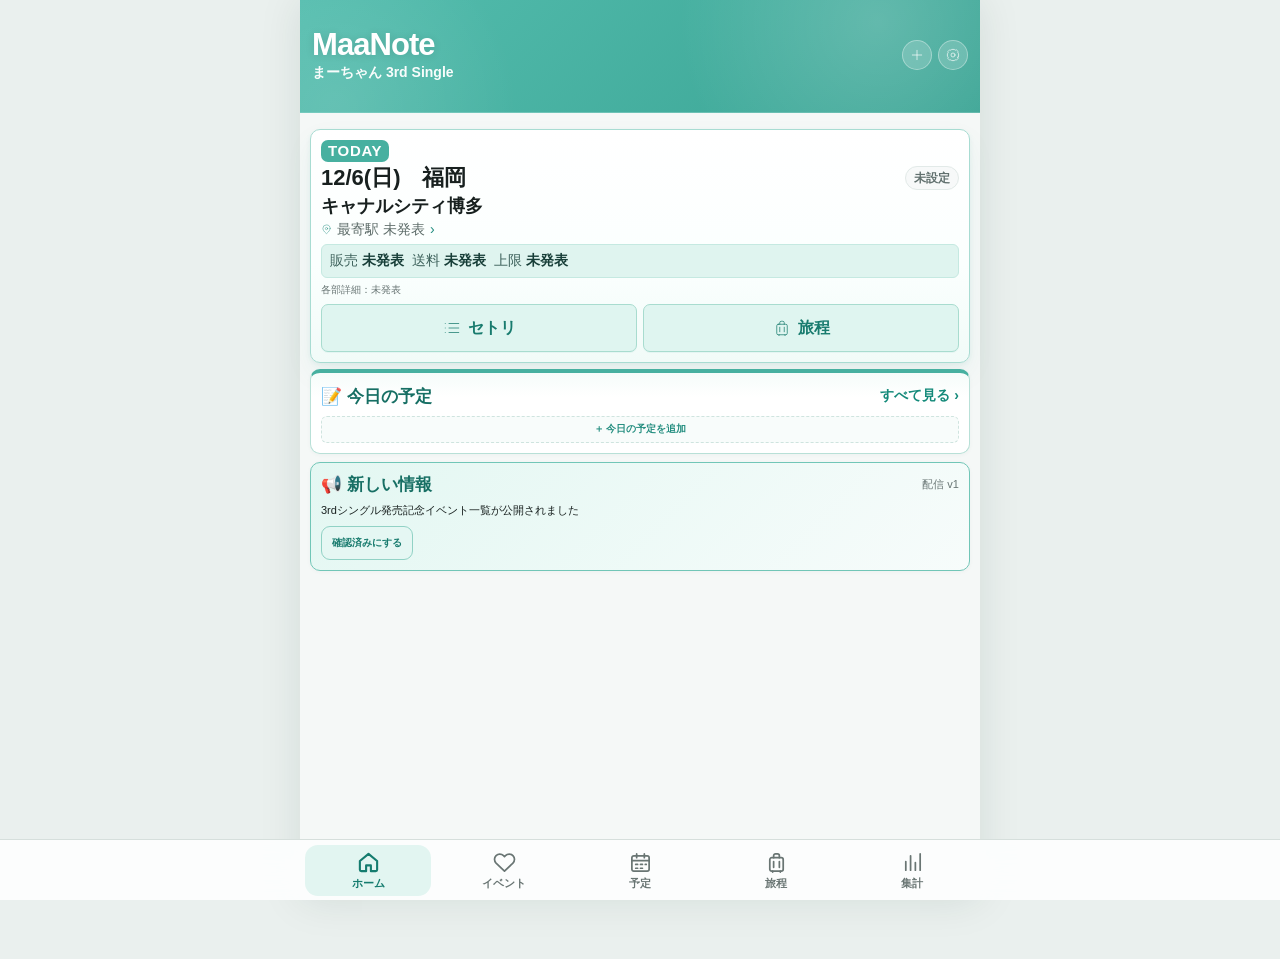
==== index.html @ 28bfd941 "Update maanote_v0_9_stage9_rc1_github_pages" ====
<!doctype html>
<html lang="ja">
<head>
  <meta charset="utf-8">
  <meta name="viewport" content="width=device-width, initial-scale=1, viewport-fit=cover">
  <meta name="theme-color" content="#47B0A0">
  <meta name="apple-mobile-web-app-capable" content="yes">
  <meta name="apple-mobile-web-app-status-bar-style" content="default">
  <meta name="apple-mobile-web-app-title" content="MaaNote">
  <title>MaaNote TEST · Stage 9 RC1</title>
  <link rel="manifest" href="./manifest.webmanifest">
  <link rel="icon" href="./icon.svg" type="image/svg+xml">
  <link rel="apple-touch-icon" href="./apple-touch-icon.png">
  <link rel="stylesheet" href="./styles.css?v=0.9-stage9-rc1">
</head>
<body>
  <div id="app" class="app-shell" aria-live="polite"></div>
  <div id="networkStatus" class="network-status" role="status" aria-live="polite" hidden></div>
  <div id="toast" class="toast" role="status" aria-live="polite"></div>
  <div id="sheetRoot"></div>
  <script src="./app.js?v=0.9-stage9-rc1" defer></script>
</body>
</html>
---- styles.css ----
:root {
  --accent: #47B0A0;
  --accent-dark: #248E80;
  --accent-soft: #E9F8F5;
  --accent-soft-2: #F3FBF9;
  --ink: #18201F;
  --muted: #687574;
  --line: #E2EAE8;
  --bg: #F5F8F7;
  --card: #FFFFFF;
  --danger: #D9534F;
  --warning: #E39133;
  --ios-blue: #2E7CF6;
  --radius: 15px;
  --shadow: 0 1px 2px rgba(18, 48, 43, .05), 0 10px 30px rgba(31, 91, 82, .05);
  color-scheme: light;
  font-family: "Noto Sans JP", sans-serif;
}
* { box-sizing: border-box; }
html, body { margin: 0; min-height: 100%; background: var(--bg); color: var(--ink); }
body { min-width: 320px; overscroll-behavior-y: none; }
button, input, select, textarea { font: inherit; }
button { -webkit-tap-highlight-color: transparent; }
svg { display: block; }
.app-shell { min-height: 100dvh; padding-bottom: calc(73px + env(safe-area-inset-bottom)); }
.screen { min-height: 100dvh; }
.content { width: min(100%, 680px); margin: 0 auto; padding: 12px 12px 24px; }
.test-ribbon { display: inline-flex; align-items: center; gap: 6px; font-size: 10px; font-weight: 800; letter-spacing: .06em; color: var(--accent-dark); background: #fff; border: 1px solid rgba(71,176,160,.35); border-radius: 999px; padding: 4px 7px; }
.test-note { margin: 8px 0 10px; padding: 8px 10px; font-size: 11px; line-height: 1.5; color: #5F6C6A; background: #FFFDF4; border: 1px solid #F0E7C7; border-radius: 10px; }

/* Home header */
.home-hero { position: relative; min-height: 136px; overflow: hidden; background: linear-gradient(135deg, #54BDAE, #3AA494); color: #fff; }
.home-hero::before { content:""; position:absolute; inset:0; background: radial-gradient(circle at 85% 20%, rgba(255,255,255,.18), transparent 34%), radial-gradient(circle at 5% 95%, rgba(255,255,255,.12), transparent 28%); pointer-events:none; }
.home-hero.has-image { background-size: cover; background-position: center; }
.home-hero.has-image::after { content:""; position:absolute; inset:0; background: linear-gradient(180deg, rgba(0,0,0,.16), rgba(0,0,0,.38)); pointer-events:none; }
.home-hero-inner { position: relative; z-index: 2; width:min(100%,680px); margin:0 auto; padding: max(12px, env(safe-area-inset-top)) 14px 15px; min-height:136px; display:flex; flex-direction:column; justify-content:flex-end; }
.hero-top { display:flex; align-items:center; justify-content:space-between; gap:8px; }
.brand-block { min-width:0; }
.brand { font-size: 27px; line-height:1; font-weight: 850; letter-spacing:-.04em; text-shadow: 0 1px 8px rgba(0,0,0,.12); }
.brand-sub { margin-top:5px; font-size: 13px; font-weight:700; opacity:.96; }
.hero-actions { display:flex; gap:7px; }
.icon-btn { width:38px; height:38px; border-radius:50%; border:1px solid rgba(255,255,255,.35); background:rgba(255,255,255,.18); color:#fff; display:grid; place-items:center; padding:0; backdrop-filter: blur(12px); }
.icon-btn svg { width:20px; height:20px; }

/* Top bars */
.topbar { position: sticky; top:0; z-index:20; background:rgba(250,252,251,.94); backdrop-filter: blur(16px); border-bottom:1px solid rgba(218,228,225,.82); padding-top: env(safe-area-inset-top); }
.topbar-inner { width:min(100%,680px); margin:0 auto; height:54px; padding:0 12px; display:grid; grid-template-columns: 44px 1fr 44px; align-items:center; }
.topbar-title { text-align:center; font-size:17px; font-weight:800; }
.topbar button { border:0; background:transparent; color:var(--accent-dark); padding:8px; border-radius:10px; display:grid; place-items:center; }
.topbar button svg { width:21px; height:21px; }

/* Cards */
.card { background:var(--card); border:1px solid var(--line); border-radius:var(--radius); box-shadow:var(--shadow); }
.section-card { padding:12px; margin-bottom:10px; }
.section-title-row { display:flex; align-items:center; justify-content:space-between; gap:8px; margin-bottom:9px; }
.section-title { font-size:13px; font-weight:850; }
.section-kicker { font-size:11px; font-weight:850; color:var(--accent-dark); letter-spacing:.04em; }
.muted { color:var(--muted); }
.small { font-size:11px; }

/* Home */
.home-content { margin-top:-14px; position:relative; z-index:3; }
.event-hero-card { padding:12px; }
.event-head { display:flex; gap:8px; align-items:center; justify-content:space-between; }
.event-head-main { min-width:0; }
.event-kicker { color:var(--accent-dark); font-size:11px; font-weight:900; letter-spacing:.05em; }
.event-date { margin-top:2px; font-size:16px; font-weight:850; }
.status-badge { flex:none; max-width:160px; border-radius:999px; padding:5px 8px; font-size:10px; line-height:1.2; font-weight:800; text-align:center; border:1px solid var(--line); color:#62716F; background:#F7F9F9; }
.status-badge.confirmed { color:#126B5F; background:#DFF5F0; border-color:#BDE6DC; }
.status-badge.maybe { color:#A05677; background:#FFF0F6; border-color:#F5D2E1; }
.status-badge.not_attending { color:#7D8685; background:#F3F5F5; }
.venue-name { margin-top:7px; font-size:15px; line-height:1.35; font-weight:800; }
.map-row { margin-top:4px; border:0; padding:0; background:transparent; color:#5D6C69; font-size:12px; display:flex; align-items:center; gap:5px; text-align:left; }
.map-row svg { width:14px; height:14px; color:var(--accent-dark); }
.chev { margin-left:auto; color:var(--accent-dark); }
.next-panel { margin:10px -2px 0; padding:9px 10px; background:var(--accent-soft-2); border:1px solid #D9F0EA; border-radius:11px; }
.next-label { font-size:10px; font-weight:900; color:var(--accent-dark); letter-spacing:.08em; }
.next-line { margin-top:2px; display:flex; gap:8px; align-items:baseline; }
.next-time { font-size:20px; color:var(--accent-dark); font-weight:900; font-variant-numeric:tabular-nums; }
.next-title { font-size:13px; font-weight:850; }
.info-strip { margin-top:8px; padding:6px 8px; background:#F2F7F5; border-radius:8px; display:flex; gap:7px; flex-wrap:wrap; font-size:10px; color:#4E5C5A; }
.info-strip strong { color:var(--ink); }
.compact-table { margin-top:8px; border:1px solid var(--line); border-radius:9px; overflow:hidden; font-size:11px; }
.compact-table .tr { display:grid; grid-template-columns:.7fr 1fr 1fr 1.15fr .8fr; align-items:center; min-height:29px; border-top:1px solid var(--line); }
.compact-table .tr:first-child { border-top:0; background:#F6FAF9; color:#6B7775; font-size:9px; font-weight:700; }
.compact-table .td { padding:5px 4px; text-align:center; min-width:0; }
.home-shortcuts { display:grid; grid-template-columns:1fr 1fr; gap:8px; margin-top:9px; }
.shortcut-btn { min-height:43px; display:flex; align-items:center; justify-content:center; gap:7px; border:1px solid #D7ECE7; background:#F0FAF8; color:var(--accent-dark); border-radius:11px; font-size:12px; font-weight:800; }
.shortcut-btn svg { width:17px; height:17px; }

/* Segments */
.segment-wrap { padding:9px 12px 0; width:min(100%,680px); margin:0 auto; }
.segment { display:flex; background:#EBEFEE; padding:3px; border-radius:10px; gap:3px; }
.segment button { flex:1; min-height:31px; border:0; border-radius:8px; background:transparent; color:#687371; font-size:11px; font-weight:780; padding:5px 7px; }
.segment button.active { background:#fff; color:var(--accent-dark); box-shadow:0 1px 3px rgba(0,0,0,.08); }
.filter-scroll { display:flex; gap:6px; overflow:auto; scrollbar-width:none; padding:9px 0 2px; }
.filter-scroll::-webkit-scrollbar { display:none; }
.filter-chip { flex:none; border:1px solid var(--line); background:#fff; color:#64716F; border-radius:999px; padding:7px 10px; font-size:10px; font-weight:750; }
.filter-chip.active { color:#fff; background:var(--accent); border-color:var(--accent); }

/* Event list */
.event-list { display:flex; flex-direction:column; gap:8px; }
.event-card { width:100%; text-align:left; padding:11px; border:1px solid var(--line); border-radius:13px; background:#fff; color:inherit; box-shadow:0 1px 2px rgba(18,48,43,.03); }
.event-card.confirmed { border:2px solid var(--accent); background:linear-gradient(180deg,#F9FFFD,#F1FBF8); padding:10px; }
.event-card-top { display:flex; align-items:center; justify-content:space-between; gap:8px; }
.event-card-date { font-size:14px; font-weight:900; }
.event-card-venue { margin-top:4px; font-size:13px; font-weight:800; line-height:1.35; }
.event-card-map { margin-top:3px; display:flex; align-items:center; gap:4px; font-size:10px; color:#697573; }
.event-card-map svg { width:12px; height:12px; color:var(--accent-dark); }
.event-card-info { margin-top:6px; font-size:10px; color:#52605E; display:flex; flex-wrap:wrap; gap:4px 8px; }
.part-lines { margin-top:6px; border-top:1px solid #EDF1F0; padding-top:5px; display:flex; flex-direction:column; gap:3px; font-size:10px; font-variant-numeric:tabular-nums; }
.part-line { display:grid; grid-template-columns:32px 45px 49px 1fr 42px; gap:4px; align-items:center; }
.part-line .pname { font-weight:800; color:#475452; }
.event-card-foot { margin-top:6px; padding-top:6px; border-top:1px solid #EDF1F0; display:flex; gap:10px; font-size:10px; color:#52605E; }
.empty-state { padding:36px 18px; text-align:center; color:var(--muted); font-size:12px; }

/* Detail */
.detail-wrap { width:min(100%,680px); margin:0 auto; padding:0 12px calc(84px + env(safe-area-inset-bottom)); }
.detail-summary { padding:12px 0 6px; }
.detail-date { font-size:12px; font-weight:850; color:var(--accent-dark); }
.detail-venue { margin-top:3px; font-size:18px; line-height:1.3; font-weight:900; }
.detail-place { margin-top:5px; font-size:11px; color:var(--muted); display:flex; align-items:center; gap:5px; }
.detail-place svg { width:14px; height:14px; color:var(--accent-dark); }
.detail-tabs { position:sticky; top:54px; z-index:15; margin:0 -12px 10px; padding:7px 12px; background:rgba(245,248,247,.96); backdrop-filter:blur(10px); border-bottom:1px solid rgba(226,234,232,.7); }
.info-list { overflow:hidden; }
.info-row { min-height:43px; padding:8px 0; display:grid; grid-template-columns:94px 1fr; gap:9px; align-items:center; border-top:1px solid var(--line); }
.info-row:first-child { border-top:0; }
.info-label { font-size:10px; color:#71807D; font-weight:750; }
.info-value { font-size:12px; font-weight:750; line-height:1.45; word-break:break-word; }
.info-value.unset { color:#8E9997; font-weight:650; }
.parts-official { border:1px solid var(--line); border-radius:10px; overflow:hidden; }
.parts-official .row { display:grid; grid-template-columns:.8fr 1fr 1fr; min-height:34px; align-items:center; border-top:1px solid var(--line); font-size:11px; }
.parts-official .row:first-child { border-top:0; background:#F5F9F8; color:#6F7B79; font-size:9px; }
.parts-official .cell { text-align:center; padding:6px 4px; }
.official-link { width:100%; min-height:42px; display:flex; align-items:center; justify-content:center; gap:6px; border:1px solid #CBE5DF; background:#EFFAF7; color:var(--accent-dark); border-radius:10px; font-size:12px; font-weight:800; text-decoration:none; }
.official-link svg { width:16px; height:16px; }
.disclaimer { font-size:10px; line-height:1.55; color:#73807E; background:#F7F9F8; border:1px solid var(--line); border-radius:10px; padding:9px; }

.day-panel { display:flex; flex-direction:column; gap:9px; }
.status-selector { display:grid; gap:6px; }
.status-option { min-height:40px; display:flex; align-items:center; gap:8px; text-align:left; border:1px solid var(--line); background:#fff; border-radius:10px; padding:8px 10px; font-size:11px; font-weight:750; }
.status-option.active { border-color:var(--accent); background:#EDFAF7; color:#176F63; }
.status-option .radio { width:17px; height:17px; border:1.5px solid #A5B1AF; border-radius:50%; display:grid; place-items:center; }
.status-option.active .radio::after { content:""; width:9px; height:9px; border-radius:50%; background:var(--accent); }
.quick-value { display:flex; align-items:center; justify-content:space-between; gap:10px; padding:9px 10px; border:1px solid var(--line); border-radius:10px; background:#fff; }
.quick-value-label { font-size:11px; font-weight:780; }
.stepper { display:flex; align-items:center; gap:5px; }
.stepper button { width:30px; height:30px; border:1px solid #D5E6E2; background:#F2FAF8; color:var(--accent-dark); border-radius:9px; font-size:17px; line-height:1; }
.stepper .value { min-width:42px; text-align:center; font-size:15px; font-weight:900; font-variant-numeric:tabular-nums; }
.user-part-table { overflow:hidden; }
.user-part-table .row { display:grid; grid-template-columns:.7fr 1fr 1fr 1.1fr .85fr; align-items:center; min-height:38px; border-top:1px solid var(--line); font-size:10px; }
.user-part-table .row:first-child { border-top:0; background:#F5F9F8; color:#71807D; font-size:9px; }
.user-part-table .cell { padding:6px 3px; text-align:center; min-width:0; }
.edit-pill { border:1px solid #D5E6E2; background:#F5FBF9; color:#246F65; border-radius:8px; min-width:44px; min-height:29px; padding:4px 6px; font-size:10px; font-weight:800; }

.detail-pager { position:fixed; left:0; right:0; bottom:calc(64px + env(safe-area-inset-bottom)); z-index:25; pointer-events:none; }
.detail-pager-inner { width:min(calc(100% - 24px),656px); margin:0 auto; display:grid; grid-template-columns:1fr 1fr; gap:8px; }
.detail-pager button { pointer-events:auto; min-height:39px; border:1px solid #D8E3E0; background:rgba(255,255,255,.96); backdrop-filter:blur(12px); border-radius:11px; color:#35514C; font-size:11px; font-weight:800; box-shadow:0 5px 18px rgba(25,70,63,.10); }
.detail-pager button:disabled { opacity:.35; }

/* Bottom nav */
.tabbar { position:fixed; left:0; right:0; bottom:0; z-index:30; background:rgba(252,253,253,.96); backdrop-filter:blur(18px); border-top:1px solid rgba(210,220,217,.9); padding-bottom:env(safe-area-inset-bottom); }
.tabbar-inner { width:min(100%,680px); margin:0 auto; height:64px; display:grid; grid-template-columns:repeat(5,1fr); }
.tabbar-inner.view-only { grid-template-columns:repeat(3,1fr); }
.tab-btn { border:0; background:transparent; color:#697573; padding:6px 2px 4px; display:flex; flex-direction:column; align-items:center; justify-content:center; gap:3px; font-size:9px; font-weight:700; }
.tab-btn svg { width:21px; height:21px; stroke-width:1.8; }
.tab-btn.active { color:var(--accent-dark); font-weight:850; }

/* Sheets / form */
.sheet-backdrop { position:fixed; inset:0; z-index:60; background:rgba(17,28,26,.28); display:flex; align-items:flex-end; justify-content:center; }
.sheet { width:min(100%,680px); max-height:88dvh; overflow:auto; background:#fff; border-radius:18px 18px 0 0; padding:8px 14px calc(16px + env(safe-area-inset-bottom)); box-shadow:0 -15px 50px rgba(0,0,0,.15); }
.sheet-grabber { width:36px; height:5px; background:#D4DAD9; border-radius:999px; margin:0 auto 8px; }
.sheet-head { display:flex; align-items:center; justify-content:space-between; min-height:42px; }
.sheet-title { font-size:16px; font-weight:900; }
.text-btn { border:0; background:transparent; color:var(--accent-dark); font-weight:850; padding:8px; }
.form-group { margin-top:10px; }
.form-label { display:block; font-size:10px; color:#687674; font-weight:800; margin-bottom:5px; }
.form-input, .form-select { width:100%; min-height:43px; border:1px solid #D9E3E1; border-radius:10px; background:#FBFCFC; padding:9px 10px; color:var(--ink); outline:none; font-size:13px; }
.form-input:focus, .form-select:focus { border-color:var(--accent); box-shadow:0 0 0 3px rgba(71,176,160,.11); background:#fff; }
.form-input::placeholder { color:#A0A9A7; opacity:1; }
.form-help { margin-top:4px; font-size:9px; color:#899391; line-height:1.4; }
.sheet-actions-grid { display:grid; grid-template-columns:1fr 1fr; gap:8px; margin-top:12px; }
.sheet-card-btn { min-height:48px; border:1px solid var(--line); border-radius:11px; background:#fff; color:#33423F; font-weight:800; font-size:11px; }
.sheet-card-btn.primary { border-color:#CBE8E1; background:#EBF9F6; color:var(--accent-dark); }
.header-preview { min-height:90px; border-radius:12px; background:linear-gradient(135deg,#54BDAE,#3AA494); background-size:cover; background-position:center; position:relative; overflow:hidden; }
.header-preview::after { content:"MaaNote"; position:absolute; left:12px; bottom:10px; color:#fff; font-size:22px; font-weight:900; text-shadow:0 1px 7px rgba(0,0,0,.25); }

/* Toast */
.toast { position:fixed; z-index:100; left:50%; bottom:calc(78px + env(safe-area-inset-bottom)); transform:translate(-50%,14px); background:rgba(25,34,32,.92); color:#fff; border-radius:999px; padding:8px 12px; font-size:10px; font-weight:750; opacity:0; pointer-events:none; transition:.2s ease; white-space:nowrap; }
.toast.show { opacity:1; transform:translate(-50%,0); }

/* Placeholder / future tabs */
.placeholder-screen { min-height:calc(100dvh - 130px); display:grid; place-items:center; text-align:center; color:#73807E; padding:30px; }
.placeholder-screen strong { display:block; font-size:16px; color:#42504E; margin-bottom:6px; }

@media (min-width:700px) {
  body { background:#EAF0EE; }
  .screen { width:680px; margin:0 auto; background:var(--bg); min-height:100dvh; box-shadow:0 0 40px rgba(18,48,43,.10); }
  .home-hero { width:680px; margin:0 auto; }
  .tabbar-inner { width:680px; }
}


/* Offline / connectivity */
.network-status {
  position: fixed;
  z-index: 95;
  left: 50%;
  top: calc(8px + env(safe-area-inset-top));
  transform: translateX(-50%);
  max-width: calc(100% - 24px);
  padding: 7px 11px;
  border-radius: 999px;
  background: rgba(49, 59, 57, .94);
  color: #fff;
  box-shadow: 0 5px 18px rgba(0,0,0,.13);
  font-size: 10px;
  font-weight: 800;
  white-space: nowrap;
  pointer-events: none;
}
.network-status[hidden] { display:none !important; }
.offline-note {
  margin-top:8px; padding:7px 9px; border-radius:9px;
  background:#F7F9F8; border:1px solid var(--line);
  color:#667371; font-size:9px; line-height:1.45;
}

/* Stage 2: calendar / TODO */
.compact-subsegment { padding-top:7px; }
.schedule-content { padding-top:9px; }
.calendar-toolbar { display:grid; grid-template-columns:44px 1fr 44px; align-items:center; gap:8px; margin-bottom:10px; }
.calendar-toolbar button { min-height:40px; border:1px solid var(--line); background:#fff; color:#41514E; border-radius:12px; font-size:22px; font-weight:800; }
.calendar-toolbar .calendar-month-label { font-size:18px; color:var(--ink); font-weight:900; }
.calendar-card { overflow:hidden; margin-bottom:10px; }
.week-head { display:grid; grid-template-columns:repeat(7,1fr); border-bottom:1px solid var(--line); background:#F6FAF9; }
.week-head span { padding:9px 2px; text-align:center; font-size:11px; font-weight:800; color:#6B7775; }
.sun { color:#C65B5B !important; }
.sat { color:#4B74B9 !important; }
.calendar-grid { display:grid; grid-template-columns:repeat(7,1fr); }
.calendar-day { position:relative; min-width:0; min-height:102px; padding:34px 4px 6px; border:0; border-right:1px solid #EDF1F0; border-bottom:1px solid #EDF1F0; background:#fff; color:var(--ink); text-align:left; overflow:hidden; }
.calendar-day:nth-child(7n) { border-right:0; }
.calendar-day.outside { background:#FAFBFB; }
.calendar-day.today { background:#F3FBF9; box-shadow: inset 0 0 0 1.5px rgba(71,176,160,.55); }
.calendar-day.holiday { background:linear-gradient(180deg, rgba(255,247,247,.95) 0%, #fff 44%); }
.day-num { position:absolute; top:8px; left:8px; display:block; font-size:15px; font-weight:900; line-height:1; color:var(--ink); }
.day-num.sun, .day-num.holiday { color:#D45454 !important; }
.day-num.sat { color:#2F78DA !important; }
.calendar-day.today .day-num { color:var(--accent-dark); }
.day-items { margin-top:0; display:flex; flex-direction:column; gap:4px; overflow:hidden; }
.day-pill { display:block; width:100%; overflow:hidden; text-overflow:ellipsis; white-space:nowrap; border-radius:8px; padding:4px 6px; font-size:10px; line-height:1.25; font-weight:800; color:#3E4B49; background:#F1F4F3; border:1px solid rgba(0,0,0,.03); }
.day-pill.event { background:#24A38E; color:#fff; }
.day-pill.schedule { background:#EDF0FF; color:#52628A; }
.day-pill.todo { background:#FFF1D2; color:#7A6230; }
.day-pill.travel { background:#E8F7F4; color:#1F776B; }
.day-more { font-size:10px; color:#74817E; padding-left:2px; font-weight:800; }
.month-agenda { margin-top:0; }
.agenda-list { display:flex; flex-direction:column; gap:8px; }
.agenda-day { padding:10px; }
.agenda-date { font-size:11px; font-weight:900; color:var(--accent-dark); margin-bottom:4px; }
.agenda-items { display:flex; flex-direction:column; }
.agenda-row { width:100%; min-height:42px; border:0; border-top:1px solid #EDF1F0; background:transparent; color:inherit; padding:7px 1px; display:grid; grid-template-columns:26px minmax(0,1fr) auto 16px; align-items:center; gap:6px; text-align:left; }
.agenda-row:first-child { border-top:0; }
.agenda-icon { text-align:center; font-size:14px; }
.agenda-main { min-width:0; display:flex; flex-direction:column; gap:2px; }
.agenda-main strong { overflow:hidden; text-overflow:ellipsis; white-space:nowrap; font-size:11px; }
.agenda-main small { color:var(--muted); font-size:9px; }
.agenda-meta { color:var(--muted); font-size:8px; white-space:nowrap; }
.mini-link { border:0; background:transparent; color:var(--accent-dark); font-size:9px; font-weight:850; padding:4px 0; }
.home-row-btn { width:100%; min-height:38px; border:0; border-top:1px solid #EDF1F0; background:transparent; color:inherit; padding:6px 1px; display:grid; grid-template-columns:47px minmax(0,1fr) 14px; align-items:center; gap:5px; text-align:left; font-size:11px; }
.home-row-time { font-variant-numeric:tabular-nums; font-weight:900; color:#52615E; }
.home-empty-add { width:100%; border:1px dashed #CFE4DF; background:#F8FCFB; color:var(--accent-dark); border-radius:9px; padding:9px; font-size:10px; font-weight:800; }
.home-subtitle { margin-top:8px; padding-top:7px; border-top:1px solid var(--line); color:#5E6B69; font-size:9px; font-weight:850; }
.todo-home-row { grid-template-columns:29px minmax(0,1fr) 14px; }
.home-row-main { border:0; background:transparent; color:inherit; padding:0; text-align:left; display:flex; flex-direction:column; gap:2px; min-width:0; }
.home-row-main span { font-size:11px; font-weight:750; overflow:hidden; text-overflow:ellipsis; white-space:nowrap; }
.home-row-main small { font-size:8px; color:var(--muted); }
.todo-check { width:24px; height:24px; border-radius:50%; border:1.5px solid #93A29F; background:#fff; color:#fff; display:grid; place-items:center; padding:0; font-size:12px; font-weight:900; }
.todo-check.done { background:var(--accent); border-color:var(--accent); }
.danger-text { color:var(--danger) !important; }

.todo-content { padding-top:8px; }
.todo-toolbar { display:flex; align-items:center; justify-content:space-between; gap:8px; margin-bottom:7px; }
.todo-filters { padding:0; flex:1; }
.todo-toolbar-actions { display:flex; gap:6px; flex:none; }
.mini-btn { min-height:32px; border:1px solid var(--line); border-radius:9px; background:#fff; color:#586562; padding:5px 9px; font-size:9px; font-weight:800; }
.add-round { width:32px; height:32px; border:0; border-radius:50%; background:var(--accent); color:#fff; font-size:20px; line-height:1; }
.todo-list { display:flex; flex-direction:column; gap:7px; }
.todo-row { min-height:54px; padding:8px 9px; display:grid; grid-template-columns:30px minmax(0,1fr) 15px; gap:7px; align-items:center; }
.todo-row.selected { border-color:var(--accent); background:#F1FBF8; }
.todo-row.completed { opacity:.72; }
.todo-row.completed .todo-title { text-decoration:line-through; }
.todo-row-main { border:0; background:transparent; color:inherit; min-width:0; text-align:left; padding:0; display:flex; flex-direction:column; gap:3px; }
.todo-title { font-size:12px; font-weight:800; overflow:hidden; text-overflow:ellipsis; white-space:nowrap; }
.todo-meta { font-size:9px; color:var(--muted); overflow:hidden; text-overflow:ellipsis; white-space:nowrap; }
.select-circle { width:24px; height:24px; border-radius:50%; border:1.5px solid #A1ADAA; background:#fff; color:#fff; padding:0; font-size:11px; font-weight:900; }
.select-circle.on { background:var(--accent); border-color:var(--accent); }
.bulk-bar { display:grid; grid-template-columns:1fr 1fr .8fr; gap:6px; padding:7px; margin-bottom:8px; border:1px solid var(--line); border-radius:10px; background:#fff; }
.bulk-bar button { min-height:32px; border:1px solid var(--line); border-radius:8px; background:#F8FAF9; color:#566360; font-size:9px; font-weight:800; }
.bulk-bar .danger-btn { color:var(--danger); background:#FFF7F7; border-color:#F1D3D2; }
.inline-add { margin-top:9px; border:0; background:transparent; color:var(--accent-dark); font-weight:850; }
.form-grid-2 { display:grid; grid-template-columns:1fr 1fr; gap:8px; }
.form-textarea { min-height:78px; resize:vertical; line-height:1.45; }
.toggle-row { margin-top:12px; min-height:50px; padding:9px 10px; border:1px solid var(--line); border-radius:10px; background:#FBFCFC; display:flex; align-items:center; justify-content:space-between; gap:12px; }
.toggle-row span { display:flex; flex-direction:column; gap:2px; }
.toggle-row strong { font-size:11px; }
.toggle-row small { font-size:8px; color:var(--muted); }
.toggle-row input { width:20px; height:20px; accent-color:var(--accent); }
.sheet-delete-btn { width:100%; min-height:42px; margin-top:14px; border:1px solid #F0D1D0; background:#FFF7F7; color:var(--danger); border-radius:10px; font-size:10px; font-weight:850; }

@media (max-width:390px){
  .calendar-day { min-height:92px; padding-top:32px; padding-left:3px; padding-right:3px; }
  .day-num { top:7px; left:7px; font-size:14px; }
  .day-pill { font-size:9px; padding:3px 4px; }
  .agenda-meta { display:none; }
}

/* Stage 3: travel / reservation images */
.day-pill.travel { background:#EAE8FA; color:#635B8D; }
.travel-content { padding-top:9px; }
.travel-context { padding:9px 10px; display:flex; align-items:center; justify-content:space-between; gap:10px; }
.travel-context > div { min-width:0; display:flex; flex-direction:column; gap:2px; }
.travel-context strong { font-size:11px; color:var(--accent-dark); }
.travel-context small { font-size:9px; color:var(--muted); overflow:hidden; text-overflow:ellipsis; white-space:nowrap; }
.travel-context button { flex:none; border:0; background:transparent; color:var(--accent-dark); font-size:9px; font-weight:850; padding:7px; }
.travel-filter-scroll { padding-top:8px; }
.travel-list, .travel-detail-list { display:flex; flex-direction:column; gap:7px; }
.travel-card { width:100%; min-height:74px; padding:9px 10px; display:grid; grid-template-columns:32px minmax(0,1fr) 14px; align-items:center; gap:7px; text-align:left; color:inherit; }
.travel-detail-list .travel-card { box-shadow:none; border-radius:11px; }
.travel-card-icon { width:30px; height:30px; display:grid; place-items:center; border-radius:9px; background:#F2F7F6; font-size:17px; }
.travel-card-main { min-width:0; display:flex; flex-direction:column; gap:3px; }
.travel-card-top { min-width:0; display:flex; align-items:center; gap:6px; }
.travel-card-top strong { min-width:0; overflow:hidden; text-overflow:ellipsis; white-space:nowrap; font-size:11px; }
.travel-type-badge { flex:none; padding:2px 5px; border-radius:999px; background:#EFF8F6; color:#39776E; font-size:7.5px; font-weight:800; }
.travel-card-route { font-size:10px; color:#52615E; overflow:hidden; text-overflow:ellipsis; white-space:nowrap; }
.travel-card-meta { font-size:8px; color:var(--muted); overflow:hidden; text-overflow:ellipsis; white-space:nowrap; }
.travel-image-count { font-size:8px; color:#655F86; font-weight:800; }
.travel-privacy-note { margin:8px 0 4px; padding:8px 9px; border:1px solid #E4E1F2; border-radius:10px; background:#F8F7FC; color:#6F6A83; font-size:8.5px; line-height:1.45; }
.travel-image-primary { width:100%; min-height:104px; border:1.5px dashed #A9D8CE; border-radius:13px; background:#F3FBF9; color:var(--accent-dark); display:flex; flex-direction:column; align-items:center; justify-content:center; gap:3px; padding:12px; }
.travel-image-primary > span { font-size:25px; }
.travel-image-primary strong { font-size:13px; }
.travel-image-primary small { color:#65807B; font-size:9px; }
.travel-or { display:flex; align-items:center; gap:8px; color:#9AA4A2; font-size:8px; margin:11px 0 0; }
.travel-or::before,.travel-or::after { content:""; height:1px; flex:1; background:var(--line); }
.travel-ai-disabled { width:100%; margin-top:8px; opacity:.48; }
.travel-image-grid { display:grid; grid-template-columns:repeat(3,minmax(0,1fr)); gap:6px; margin-top:5px; }
.travel-image-grid.preview-grid { margin-top:4px; margin-bottom:10px; }
.travel-thumb { position:relative; aspect-ratio:1/1; min-width:0; overflow:hidden; border:1px solid var(--line); border-radius:9px; background:#F3F5F4; }
.travel-thumb img { width:100%; height:100%; object-fit:cover; display:block; }
.travel-thumb-open { width:100%; height:100%; border:0; padding:0; background:transparent; display:block; }
.travel-thumb-delete { position:absolute; right:4px; top:4px; width:23px; height:23px; border:0; border-radius:50%; background:rgba(30,36,35,.78); color:#fff; font-size:15px; line-height:1; display:grid; place-items:center; }
.travel-image-empty { min-height:54px; display:grid; place-items:center; border:1px dashed #D7E2DF; border-radius:9px; color:#929D9A; font-size:9px; background:#FAFBFB; }
.travel-image-viewer { width:100%; min-height:240px; max-height:70dvh; display:grid; place-items:center; overflow:auto; background:#101413; border-radius:12px; }
.travel-image-viewer img { max-width:100%; max-height:68dvh; object-fit:contain; display:block; }

@media (max-width:390px){
  .travel-card { grid-template-columns:30px minmax(0,1fr) 12px; padding-left:8px; padding-right:8px; }
  .travel-type-badge { max-width:98px; overflow:hidden; text-overflow:ellipsis; white-space:nowrap; }
}

/* Stage 4: setlists */
.setlist-entry-card { padding:0; overflow:hidden; }
.setlist-entry-button { width:100%; min-height:56px; border:0; background:transparent; color:inherit; padding:10px 11px; display:grid; grid-template-columns:34px minmax(0,1fr) 14px; gap:8px; align-items:center; text-align:left; }
.setlist-entry-icon { width:32px; height:32px; border-radius:10px; display:grid; place-items:center; background:#F0F8F6; font-size:17px; }
.setlist-entry-main { min-width:0; display:flex; flex-direction:column; gap:2px; }
.setlist-entry-main strong { font-size:12px; }
.setlist-entry-main small { font-size:8.5px; color:var(--muted); }
.setlist-event-title { padding:0 2px 8px; display:flex; flex-direction:column; gap:2px; }
.setlist-event-title strong { font-size:11px; color:var(--accent-dark); }
.setlist-event-title span { font-size:9px; color:var(--muted); overflow:hidden; text-overflow:ellipsis; white-space:nowrap; }
.setlist-part-card { margin-top:8px; }
.setlist-part-head { display:flex; justify-content:space-between; align-items:center; gap:10px; }
.setlist-part-head > div { display:flex; flex-direction:column; gap:1px; }
.setlist-part-head strong { font-size:12px; }
.setlist-part-head small { font-size:8px; color:var(--muted); }
.setlist-song-list { margin:8px 0 0 22px; padding:0; display:flex; flex-direction:column; gap:5px; font-size:10.5px; line-height:1.35; }
.setlist-empty { width:100%; margin-top:8px; border:1px dashed #CFE4DF; border-radius:9px; background:#F8FCFB; color:var(--accent-dark); min-height:40px; font-size:10px; font-weight:800; }
.setlist-actions { display:grid; grid-template-columns:1fr 1fr; gap:7px; margin-top:10px; }
.full-width-btn { width:100%; margin-top:8px; }
.setlist-editor { display:flex; flex-direction:column; gap:7px; margin-top:8px; }
.setlist-edit-row { display:grid; grid-template-columns:22px minmax(0,1fr) 30px; gap:6px; align-items:center; }
.setlist-edit-row > span { text-align:right; color:var(--muted); font-size:9px; font-weight:800; }
.setlist-edit-row .form-input { min-width:0; }
.setlist-remove { width:30px; height:34px; border:1px solid #E9D9D8; border-radius:9px; background:#FFF8F8; color:var(--danger); font-size:17px; }
.setlist-add-song { width:100%; min-height:39px; margin-top:9px; border:1px dashed #A9D8CE; border-radius:10px; background:#F3FBF9; color:var(--accent-dark); font-size:10px; font-weight:850; }
.setlist-paste { min-height:180px; white-space:pre-wrap; }
.setlist-compare-list { display:flex; flex-direction:column; gap:8px; }
.setlist-compare-card { margin:0; }
.compare-columns { display:grid; grid-template-columns:1fr 1fr; gap:7px; margin-top:8px; }
.compare-columns > div { min-width:0; padding:7px; border:1px solid var(--line); border-radius:9px; background:#FBFCFC; }
.compare-columns strong { display:block; margin-bottom:5px; font-size:8.5px; color:#667471; }
.compare-columns ol, .incoming-only ol { margin:0 0 0 18px; padding:0; font-size:9.5px; line-height:1.45; }
.import-choice { display:flex; flex-direction:column; gap:7px; margin-top:8px; padding-top:8px; border-top:1px solid var(--line); }
.import-choice label { display:flex; align-items:center; gap:7px; font-size:9.5px; font-weight:750; }
.import-choice input { accent-color:var(--accent); }
.incoming-only { margin-top:8px; padding:7px; border:1px solid #DCEDE9; border-radius:9px; background:#F7FCFA; }

@media (max-width:390px){
  .setlist-actions { grid-template-columns:1fr; }
  .compare-columns { grid-template-columns:1fr; }
}

/* Stage 5: summary / aggregation */
.summary-content { padding-top:12px; }
.summary-kpi-grid { display:grid; grid-template-columns:repeat(3,minmax(0,1fr)); gap:7px; margin-top:10px; }
.summary-kpi { min-height:82px; padding:10px 9px; display:flex; flex-direction:column; justify-content:center; align-items:center; text-align:center; gap:1px; }
.summary-kpi.wide { grid-column:1/-1; min-height:72px; display:grid; grid-template-columns:1fr auto; grid-template-rows:auto auto; align-items:end; text-align:left; column-gap:10px; }
.summary-kpi > span { font-size:9px; color:var(--muted); font-weight:800; }
.summary-kpi > strong { font-size:24px; line-height:1.05; color:var(--accent-dark); font-variant-numeric:tabular-nums; }
.summary-kpi > small { font-size:8px; color:#8A9593; }
.summary-kpi.wide > span { grid-column:1; grid-row:1; align-self:end; }
.summary-kpi.wide > strong { grid-column:2; grid-row:1/3; align-self:center; font-size:23px; }
.summary-kpi.wide > small { grid-column:1; grid-row:2; align-self:start; }
.summary-status-grid { display:grid; grid-template-columns:1fr 1fr; gap:7px; margin-top:8px; }
.summary-status-item { min-height:48px; border:1px solid var(--line); border-radius:10px; padding:8px 9px; background:#FBFCFC; display:flex; align-items:center; justify-content:space-between; gap:8px; }
.summary-status-item span { font-size:9px; color:#657270; font-weight:780; }
.summary-status-item strong { font-size:17px; font-variant-numeric:tabular-nums; }
.summary-status-item.confirmed { background:#F0FAF7; border-color:#CDE8E2; color:#24786D; }
.summary-status-item.maybe { background:#FFF8FB; border-color:#F1DEE6; color:#A8647C; }
.summary-status-item.not_attending { color:#697573; }
.summary-status-item.unset { color:#8A9593; }
.summary-chip-list { display:flex; flex-wrap:wrap; gap:7px; margin-top:8px; }
.summary-chip { min-width:92px; padding:8px 9px; border:1px solid #D8EAE6; border-radius:10px; background:#F5FBF9; display:flex; align-items:center; justify-content:space-between; gap:10px; }
.summary-chip span { font-size:9px; color:#60706D; }
.summary-chip strong { font-size:11px; color:var(--accent-dark); font-variant-numeric:tabular-nums; }
.summary-cost-list { margin-top:5px; }
.summary-cost-row { min-height:36px; border-top:1px solid var(--line); display:flex; align-items:center; justify-content:space-between; gap:10px; font-size:10px; }
.summary-cost-row:first-child { border-top:0; }
.summary-cost-row span { color:#596764; }
.summary-cost-row strong { font-size:11px; font-variant-numeric:tabular-nums; }
.summary-cost-note { padding-top:5px; font-size:8px; color:var(--muted); }
.summary-event-list { margin-top:4px; }
.summary-event-row { width:100%; min-height:70px; border:0; border-top:1px solid var(--line); background:transparent; color:inherit; padding:8px 0; display:grid; grid-template-columns:minmax(0,1fr) auto 12px; gap:8px; align-items:center; text-align:left; }
.summary-event-row:first-child { border-top:0; }
.summary-event-main { min-width:0; display:flex; flex-direction:column; gap:2px; }
.summary-event-main strong { font-size:10.5px; }
.summary-event-main small { font-size:8px; color:var(--muted); overflow:hidden; text-overflow:ellipsis; white-space:nowrap; }
.summary-event-main em { font-size:8px; color:#60706D; font-style:normal; }
.summary-event-values { display:grid; grid-template-columns:auto auto; gap:3px 7px; align-items:center; font-size:8px; color:#7B8785; white-space:nowrap; }
.summary-event-values span:last-child { grid-column:1/-1; }
.summary-event-values b { color:#354440; font-size:9px; font-variant-numeric:tabular-nums; }
.summary-empty { margin-top:8px; min-height:54px; display:grid; place-items:center; border:1px dashed #D9E5E2; border-radius:10px; background:#FAFCFB; color:#8B9694; font-size:9px; text-align:center; padding:10px; }
.summary-footnote { padding:2px 3px 12px; color:#899391; font-size:8px; line-height:1.5; }

@media (max-width:390px){
  .summary-kpi-grid { gap:6px; }
  .summary-kpi { min-height:76px; padding-left:5px; padding-right:5px; }
  .summary-kpi > strong { font-size:21px; }
  .summary-event-row { grid-template-columns:minmax(0,1fr) auto 10px; gap:5px; }
}

/* Stage 6: settings + talk memo */
.talk-memo-inline { margin:0 0 10px; padding:0 2px; }
.talk-memo-empty { width:100%; min-height:38px; border:1px dashed #BFDCD6; border-radius:10px; background:#F7FCFA; color:#367F75; font-size:10px; font-weight:850; text-align:left; padding:8px 11px; }
.setlist-entry-icon.talk { background:#FAF6F8; }
.talk-memo-context { margin:0 2px 8px; padding:7px 9px; border-radius:9px; background:#F4FAF8; display:flex; flex-direction:column; gap:2px; }
.talk-memo-context strong { font-size:10px; color:var(--accent-dark); }
.talk-memo-context span { font-size:8.5px; color:var(--muted); }
.talk-memo-list { display:flex; flex-direction:column; gap:6px; margin-top:6px; }
.talk-memo-row { min-height:48px; display:grid; grid-template-columns:30px minmax(0,1fr) 30px; gap:5px; align-items:center; border:1px solid var(--line); border-radius:10px; background:#FBFCFC; padding:5px; }
.talk-memo-row.completed { background:#F4F8F7; opacity:.72; }
.talk-check { width:28px; height:28px; border:1px solid #BFD9D4; border-radius:50%; background:white; color:var(--accent-dark); font-size:13px; font-weight:900; }
.talk-memo-row.completed .talk-check { background:#E7F4F1; }
.talk-main { min-width:0; border:0; background:transparent; color:inherit; text-align:left; padding:3px 2px; display:flex; flex-direction:column; gap:2px; }
.talk-main span { font-size:10.5px; font-weight:780; line-height:1.35; overflow-wrap:anywhere; }
.talk-memo-row.completed .talk-main span { text-decoration:line-through; }
.talk-main small { font-size:8px; color:var(--muted); }
.talk-delete { width:28px; height:28px; border:0; background:transparent; color:#A78282; font-size:17px; }
.talk-memo-empty-state { min-height:82px; border:1px dashed #D3E4E0; border-radius:10px; background:#FAFCFB; display:grid; place-items:center; text-align:center; color:#879390; font-size:9px; line-height:1.5; padding:12px; }
.talk-editor { min-height:110px; }

.settings-screen { background:#F4F7F6; }
.settings-content { padding-top:10px; padding-bottom:calc(28px + env(safe-area-inset-bottom)); }
.settings-section-title { margin:13px 5px 5px; color:#778481; font-size:9px; font-weight:850; letter-spacing:.04em; }
.settings-card { padding:0; overflow:hidden; margin-bottom:8px; }
.settings-field, .settings-switch-row, .settings-status-row, .settings-nav-row { width:100%; min-height:56px; padding:9px 11px; border:0; border-top:1px solid var(--line); background:white; color:inherit; display:flex; align-items:center; justify-content:space-between; gap:10px; text-align:left; }
.settings-card > :first-child { border-top:0; }
.settings-field > span, .settings-switch-row > span, .settings-status-row > span, .settings-nav-row > span:first-child { min-width:0; display:flex; flex-direction:column; gap:2px; }
.settings-field strong, .settings-switch-row strong, .settings-status-row strong, .settings-nav-row strong, .settings-image-block strong { font-size:10.5px; }
.settings-field small, .settings-switch-row small, .settings-status-row small, .settings-nav-row small, .settings-image-block small { font-size:8px; color:var(--muted); line-height:1.35; }
.settings-select { max-width:148px; border:0; background:#F1F7F5; color:#356E66; border-radius:8px; padding:7px 8px; font-size:9px; font-weight:800; text-align:right; }
.settings-switch-row input { width:20px; height:20px; accent-color:var(--accent); flex:0 0 auto; }
.settings-status-row b { flex:0 0 auto; font-size:9.5px; color:#596865; font-weight:850; }
.settings-status-row b.ok { color:#287A6F; }
.settings-nav-row { cursor:pointer; }
.settings-nav-row .chev { color:#94A09E; font-size:18px; }
.settings-image-block { padding:10px 11px; background:white; }
.settings-image-block > div:first-child { display:flex; flex-direction:column; gap:2px; margin-bottom:8px; }
.settings-header-preview { height:78px; border-radius:10px; margin:0; background-color:var(--accent); background-size:cover; background-position:center; }
.settings-action-grid { display:grid; grid-template-columns:1fr 1fr; gap:7px; margin-top:8px; }
.settings-action-grid button { min-height:36px; border:1px solid #CFE4DF; border-radius:9px; background:#F4FAF8; color:var(--accent-dark); font-size:9.5px; font-weight:850; }
.settings-action-grid button:disabled { opacity:.42; }
.settings-info-text { margin:4px 1px 8px; padding:12px; border:1px solid var(--line); border-radius:11px; background:#FAFCFB; font-size:10px; color:#53615F; line-height:1.75; white-space:pre-wrap; }
.settings-footnote { padding:7px 5px 12px; color:#84908E; font-size:8px; line-height:1.55; }
.danger-btn { min-height:40px; border:1px solid #E7CACA; border-radius:10px; background:#FFF8F8; color:var(--danger); font-size:9.5px; font-weight:850; }

@media (max-width:390px){
  .settings-select { max-width:132px; }
}

/* Stage 7 common/admin feed */
.common-notice.fresh { border-color:#9ED9CF; background:#F0FBF8; }
.notice-ack { margin-top:8px; min-height:34px; border:1px solid #B9DED7; border-radius:9px; background:#fff; color:var(--accent-dark); font-size:10px; font-weight:850; padding:6px 10px; }
.other-list { display:flex; flex-direction:column; gap:8px; }
.other-card { padding:11px 12px; }
.other-card-top { display:flex; align-items:center; justify-content:space-between; gap:8px; margin-bottom:6px; }
.other-kind { display:inline-flex; padding:4px 7px; border-radius:999px; background:#EAF8F5; color:#24796D; font-size:9px; font-weight:900; letter-spacing:.04em; }
.other-title { font-size:13px; font-weight:900; line-height:1.45; margin-bottom:4px; }
.other-note { margin-top:7px; font-size:10px; line-height:1.5; color:#5E6D6A; }
.official-mini-link { display:inline-block; margin-top:8px; color:#24796D; font-size:10px; font-weight:850; text-decoration:none; }
.status-inline { display:inline-flex; margin-left:4px; font-size:8px; padding:2px 5px; border-radius:999px; background:#F3F3F3; color:#6D7775; vertical-align:middle; }
.common-status { display:inline-flex; margin-left:4px; padding:2px 5px; border-radius:999px; font-size:8px; font-weight:900; vertical-align:middle; }
.common-status.cancelled { background:#FFF0F0; color:#A84444; }
.common-status.ended { background:#F0F2F2; color:#6B7472; }
\n/* 2026-10-03: compact iPhone typography matching the approved home reference */\nbody { font-family: "Noto Sans JP", sans-serif; font-size: 13px; }\n.home-hero { min-height: 118px; }\n.home-hero-inner { min-height:118px; padding: max(10px, env(safe-area-inset-top)) 12px 12px; }\n.brand { font-size: 23px; line-height:1.04; font-weight: 800; letter-spacing:-.035em; }\n.brand-sub { margin-top:4px; font-size: 11px; font-weight:650; }\n.icon-btn { width:34px; height:34px; }\n.icon-btn svg { width:18px; height:18px; }\n.content { padding: 9px 10px 20px; }\n.home-content { margin-top:-10px; }\n.test-ribbon { font-size:9px; padding:3px 6px; }\n.test-note { margin:6px 0 8px; padding:7px 8px; font-size:10px; line-height:1.45; }\n.section-card { padding:10px; margin-bottom:8px; }\n.section-title { font-size:12px; font-weight:800; }\n.section-kicker { font-size:10px; }\n.event-hero-card { padding:10px; }\n.event-kicker { font-size:10px; font-weight:850; }\n.event-date { margin-top:1px; font-size:14px; font-weight:800; }\n.status-badge { padding:4px 7px; font-size:9px; font-weight:750; }\n.venue-name { margin-top:5px; font-size:13px; line-height:1.32; font-weight:750; }\n.map-row { margin-top:3px; font-size:10.5px; }\n.map-row svg { width:13px; height:13px; }\n.next-panel { margin-top:8px; padding:7px 8px; }\n.next-label { font-size:9px; }\n.next-time { font-size:18px; font-weight:850; }\n.next-title { font-size:12px; font-weight:800; }\n.info-strip { margin-top:6px; padding:5px 7px; gap:5px 7px; font-size:9.5px; }\n.compact-table { margin-top:6px; font-size:10px; }\n.compact-table .tr { min-height:26px; }\n.compact-table .tr:first-child { font-size:8.5px; }\n.compact-table .td { padding:4px 3px; }\n.home-shortcuts { gap:7px; margin-top:7px; }\n.shortcut-btn { min-height:38px; font-size:11px; font-weight:750; }\n.shortcut-btn svg { width:15px; height:15px; }\n.todo-home-row { grid-template-columns:26px minmax(0,1fr) 12px; }\n.todo-check { width:22px; height:22px; }\n.todo-title { font-size:11px; font-weight:750; }\n.todo-meta { font-size:8.5px; }\n.tabbar-inner { height:58px; }\n.app-shell { padding-bottom: calc(67px + env(safe-area-inset-bottom)); }\n.tab-btn { gap:2px; font-size:8.5px; font-weight:650; }\n.tab-btn svg { width:20px; height:20px; }\n.event-card-date { font-size:13px; }\n.event-card-venue { font-size:12px; font-weight:750; }\n.event-card-map, .event-card-info, .part-lines, .event-card-foot { font-size:9.5px; }\n.detail-venue { font-size:16px; }\n.info-value { font-size:11px; }\n

/* 2026-10-03: approved compact home layout — align to reference image */
body { font-size: 12px; background:#F7FAF9; }
.home-hero { min-height: 68px; border-bottom:1px solid rgba(255,255,255,.2); }
.home-hero-inner { min-height:68px; padding: max(7px, env(safe-area-inset-top)) 10px 7px; justify-content:center; }
.brand { font-size:18px; line-height:1; font-weight:800; letter-spacing:-.03em; }
.brand-sub { margin-top:3px; font-size:9.5px; font-weight:650; }
.icon-btn { width:30px; height:30px; border-width:1px; }
.icon-btn svg { width:16px; height:16px; }
.hero-actions { gap:6px; }
.content { padding:7px 8px 14px; }
.home-content { margin-top:0; }
.card { border-radius:10px; box-shadow:0 1px 4px rgba(30,80,72,.04); }
.event-hero-card { padding:8px 9px; margin-bottom:6px; }
.event-head { align-items:center; gap:6px; }
.event-head-main { display:flex; align-items:baseline; gap:6px; min-width:0; }
.event-kicker { font-size:9.5px; letter-spacing:.035em; line-height:1; }
.event-date { margin-top:0; font-size:11.5px; line-height:1.2; font-weight:800; white-space:nowrap; }
.status-badge { padding:3px 6px; font-size:8.5px; max-width:150px; }
.venue-name { margin-top:4px; font-size:10.5px; line-height:1.3; font-weight:700; }
.map-row { margin-top:2px; font-size:9.5px; line-height:1.25; }
.map-row svg { width:11px; height:11px; }
.next-panel { margin:6px 0 0; padding:0; border:0; border-radius:0; background:transparent; }
.next-label { font-size:9px; line-height:1; }
.next-line { margin-top:2px; gap:6px; }
.next-time { font-size:15px; line-height:1; }
.next-title { font-size:10.5px; line-height:1.2; }
.info-strip { margin-top:5px; padding:4px 6px; gap:4px 10px; border-radius:6px; font-size:8.5px; background:#EEF7F4; }
.part-summary { margin-top:5px !important; font-size:9px !important; }
.home-cd-line { margin-top:6px; display:inline-flex; align-items:baseline; gap:7px; padding:3px 6px; border-radius:6px; background:#F4FAF8; font-size:9px; color:#4C5A58; }
.home-cd-line strong { color:var(--accent-dark); font-size:12.5px; font-weight:850; }
.compact-table { margin-top:5px; border-radius:6px; font-size:9px; }
.compact-table .tr { min-height:21px; grid-template-columns:.68fr .95fr .95fr 1.05fr .78fr; }
.compact-table .tr:first-child { font-size:7.5px; }
.compact-table .td { padding:3px 2px; }
.home-shortcuts { gap:6px; margin-top:6px; }
.shortcut-btn { min-height:34px; border-radius:7px; font-size:9.5px; font-weight:750; }
.shortcut-btn svg { width:13px; height:13px; }
.section-card { padding:8px 9px; margin-bottom:6px; }
.section-title-row { margin-bottom:5px; }
.section-title { font-size:10.5px; font-weight:800; }
.mini-link { font-size:8.5px !important; }
.home-row-btn { min-height:30px; grid-template-columns:40px minmax(0,1fr) 10px; padding:4px 0; font-size:9px; }
.home-row-time { font-size:9px; }
.home-row-main span { font-size:9.5px; font-weight:700; }
.home-row-main small { font-size:7.5px; }
.todo-home-row { grid-template-columns:23px minmax(0,1fr) 10px; }
.todo-check { width:19px; height:19px; font-size:9px; }
.home-subtitle { margin-top:5px; padding-top:5px; font-size:8.5px; }
.home-empty-add { padding:6px; font-size:8.5px; border-radius:6px; }
.tabbar-inner { height:52px; }
.app-shell { padding-bottom: calc(59px + env(safe-area-inset-bottom)); }
.tab-btn { gap:1px; font-size:7.5px; font-weight:650; }
.tab-btn svg { width:18px; height:18px; }
.common-notice { margin-top:0; }
/* TEST notices remain available outside the home UI; home intentionally mirrors approved compact reference. */


/* 2026-10-03: reference typography refinement — larger text while keeping compact layout */
body { font-size:13px; }
.brand { font-size:19px; }
.brand-sub { font-size:10px; }
.event-kicker { font-size:10.5px; }
.event-date { font-size:13px; }
.status-badge { font-size:9.5px; }
.venue-name { font-size:11.5px; line-height:1.32; }
.map-row { font-size:10.5px; }
.next-label { font-size:10px; }
.next-time { font-size:17px; }
.next-title { font-size:11.5px; }
.info-strip { font-size:9.5px; }
.part-summary { font-size:10px !important; }
.home-cd-line { font-size:10px; }
.home-cd-line strong { font-size:13.5px; }
.compact-table { font-size:10px; }
.compact-table .tr:first-child { font-size:8.8px; }
.compact-table .td { padding:3.5px 2px; }
.shortcut-btn { font-size:10.5px; }
.section-title { font-size:11.5px; }
.mini-link { font-size:9.5px !important; }
.home-row-btn { font-size:10px; }
.home-row-time { font-size:10px; }
.home-row-main span { font-size:10.5px; }
.home-row-main small { font-size:8.5px; }
.todo-title { font-size:10.5px; }
.todo-meta { font-size:8.8px; }
.home-subtitle { font-size:9.5px; }
.home-empty-add { font-size:9.5px; }
.tab-btn { font-size:8.5px; }

/* 2026-10-03 big type + tighter spacing */
.content{padding:8px 10px 16px}
.home-hero-inner{padding:max(10px, env(safe-area-inset-top)) 12px 12px;min-height:112px}
.home-content{margin-top:-10px}
.section-card{padding:10px;margin-bottom:8px}
.event-hero-card{padding:10px}
.section-title-row{margin-bottom:7px}
.brand{font-size:31px}
.brand-sub{margin-top:4px;font-size:14px}
.event-kicker{font-size:15px;font-weight:900}
.event-date{font-size:22px;line-height:1.05}
.status-badge{padding:4px 8px;font-size:12px}
.venue-name{margin-top:5px;font-size:18px;line-height:1.28}
.map-row{margin-top:3px;font-size:14px}
.next-panel{margin:8px 0 0;padding:8px 9px}
.next-label{font-size:14px;font-weight:900}
.next-time{font-size:28px;line-height:1}
.next-title{font-size:18px;font-weight:900}
.info-strip{margin-top:6px;padding:7px 8px;font-size:14px;gap:8px}
.home-cd-line{font-size:15px}
.home-cd-line strong{font-size:28px}
.compact-table{margin-top:6px;font-size:15px}
.compact-table .tr{min-height:35px}
.compact-table .tr:first-child{font-size:11px}
.compact-table .td{padding:4px 3px}
.home-shortcuts{gap:6px;margin-top:7px}
.shortcut-btn{min-height:48px;font-size:16px}
.shortcut-btn svg{width:18px;height:18px}
.section-title{font-size:17px}
.mini-link{font-size:14px !important}
.todo-list{gap:5px}
.todo-row{min-height:48px;padding:7px 8px;gap:6px}
.todo-title{font-size:17px}
.todo-meta{font-size:12px}
.select-circle{width:22px;height:22px}
.home-row-btn{padding:0}
.home-row-time{font-size:14px}
.home-row-main span{font-size:15px}
.home-row-main small{font-size:11px}
.tabbar-inner{height:60px}
.tab-btn{gap:2px;font-size:11px}
.tab-btn svg{width:23px;height:23px}
.news-card,.updates-card{padding:10px}
.news-card .title,.updates-card .title{font-size:16px}

/* list/detail readability */
.event-card{padding:10px}
.event-card.confirmed{padding:9px}
.event-card-date{font-size:18px}
.event-card-venue{font-size:16px}
.event-card-map,.event-card-info,.part-lines,.event-card-foot{font-size:13px}
.detail-venue{font-size:22px}
.detail-place{font-size:14px}
.info-row{min-height:40px;padding:7px 0}
.form-label{font-size:12px}
.form-input,.form-select{min-height:41px;padding:8px 10px;font-size:15px}

/* 2026-10-03 emerald accent pass — keep current typography/spacing */
:root{
  --accent:#47B0A0;
  --accent-dark:#238D7F;
  --accent-soft:#DDF4EF;
  --accent-soft-2:#ECF9F6;
}

/* Main home event card */
.event-hero-card{
  border:1.5px solid #A8DCD2;
  background:linear-gradient(180deg,#FFFFFF 0%,#FBFFFE 58%,#F1FBF8 100%);
  box-shadow:0 2px 5px rgba(35,141,127,.08),0 12px 28px rgba(35,141,127,.06);
}
.event-kicker{
  display:inline-flex;
  align-items:center;
  width:max-content;
  color:#fff;
  background:var(--accent);
  border-radius:7px;
  padding:3px 7px 2px;
  letter-spacing:.045em;
}
.status-badge.confirmed{
  color:#126B5F;
  background:#CFF1E9;
  border-color:#8ED2C4;
}
.map-row svg,.chev{color:var(--accent-dark)}
.info-strip{
  background:#DFF4EF;
  border:1px solid #C5E9E1;
  color:#3E625C;
}
.info-strip strong{color:#173E38}
.home-cd-line{
  background:#D9F3ED;
  border:1px solid #B7E4DA;
  box-shadow:inset 4px 0 0 var(--accent);
}
.home-cd-line strong{color:#168B7B}
.compact-table{
  border-color:#BFDCD6;
  background:#fff;
}
.compact-table .tr:first-child{
  background:#DDF4EF;
  color:#33796F;
  font-weight:850;
}
.compact-table .tr{border-top-color:#D7E9E5}
.shortcut-btn{
  background:#DFF5F0;
  border-color:#A8DCCF;
  color:#187B6E;
  box-shadow:0 1px 0 rgba(71,176,160,.08);
}
.shortcut-btn:active{background:#CBECE4}

/* Home TODO / schedule card */
.home-content > .section-card:not(.common-notice){
  border-color:#B8E0D7;
  border-top:4px solid var(--accent);
  background:linear-gradient(180deg,#F5FCFA 0,#FFFFFF 30%);
}
.home-content > .section-card:not(.common-notice) .section-title{
  color:#176F64;
}
.home-content > .section-card:not(.common-notice) .mini-link{
  color:#148A7A;
}
.todo-check{
  border-color:#61BDAE;
  background:#F8FFFD;
}
.home-row-btn{border-top-color:#D9ECE8}
.home-row-btn .chev{color:#2D9B8C}

/* Common update notice */
.common-notice{
  border-color:#B7E1D8;
  background:#F3FBF9;
}
.common-notice.fresh{
  border:1.5px solid #71C6B7;
  background:linear-gradient(135deg,#E3F7F2,#F7FCFB);
}
.common-notice .section-title{color:#176F64}
.notice-ack{
  border-color:#91D2C5 !important;
  background:#E5F7F3 !important;
  color:#187B6E !important;
}

/* Navigation */
.tab-btn.active{
  color:#157C6F;
  background:#E2F5F1;
  border-radius:13px;
  margin:5px 5px 4px;
  padding-top:3px;
  padding-bottom:3px;
}
.tab-btn.active svg{stroke-width:2.2}

/* List / detail emerald cues */
.event-card.confirmed{
  border-color:#47B0A0;
  background:linear-gradient(180deg,#F8FFFD,#EAF8F5);
}
.segment button.active{
  color:#166F64;
  background:#E0F4EF;
  box-shadow:0 1px 3px rgba(35,141,127,.10);
}
.filter-chip.active{background:var(--accent);border-color:var(--accent)}
.detail-tabs .segment{background:#E8F2F0}


/* 2026-10-03 home header structure + font size preference */
.event-head{display:block}
.event-kicker{white-space:nowrap;overflow-wrap:normal;word-break:keep-all;line-height:1.1}
.event-date-row{margin-top:4px;display:flex;align-items:center;justify-content:space-between;gap:8px}
.event-date-row .event-date{margin-top:0;min-width:0}
.venue-detail{margin-top:2px;color:#667572;font-size:13px;font-weight:650;line-height:1.3}
.font-size-preview{padding:10px 11px;border-top:1px solid var(--line);display:flex;flex-direction:column;gap:3px;background:#FBFDFC}
.font-size-preview small{color:var(--muted);font-size:10px}
.font-size-preview strong{font-size:15px;line-height:1.35}
html[data-font-size="small"]{-webkit-text-size-adjust:90%;text-size-adjust:90%}
html[data-font-size="standard"]{-webkit-text-size-adjust:100%;text-size-adjust:100%}
html[data-font-size="large"]{-webkit-text-size-adjust:120%;text-size-adjust:120%}
html[data-font-size="xlarge"]{-webkit-text-size-adjust:140%;text-size-adjust:140%}


/* 2026-10-03 layout fix: keep home card clear of header + prevent part time wrapping */
.home-content{
  margin-top:8px !important;
}
.part-line{
  grid-template-columns:.62fr .9fr 1.18fr 1.45fr .7fr !important;
  column-gap:4px;
}
.part-line > span{
  min-width:0;
  white-space:nowrap;
  word-break:keep-all;
  overflow-wrap:normal;
}
html[data-font-size="xlarge"] .home-content{
  margin-top:10px !important;
}
html[data-font-size="xlarge"] .part-line{
  grid-template-columns:.58fr .92fr 1.28fr 1.55fr .67fr !important;
  column-gap:2px;
}


/* 2026-10-04 typography correction
   App-wide default is Standard 100%.
   Travel only uses the former 140%-appearance as its new 100% base. */
.travel-screen .topbar-title{font-size:24px}
.travel-screen .filter-chip{font-size:14px}
.travel-screen .test-ribbon{font-size:14px}
.travel-screen .empty-state{font-size:17px}
.travel-screen .inline-add{font-size:16px}

.travel-context strong{font-size:15.5px}
.travel-context small{font-size:12.5px}
.travel-context button{font-size:12.5px}

.travel-card-top strong{font-size:15.5px}
.travel-type-badge{font-size:10.5px}
.travel-card-route{font-size:14px}
.travel-card-meta{font-size:11.5px}
.travel-image-count{font-size:11.5px}
.travel-privacy-note{font-size:12px}
.travel-image-primary strong{font-size:18px}
.travel-image-primary small{font-size:12.5px}
.travel-or{font-size:11px}
.travel-image-empty{font-size:12.5px}

.travel-sheet .sheet-title{font-size:22.5px}
.travel-sheet .text-btn{font-size:18px}
.travel-sheet .form-label{font-size:17px}
.travel-sheet .form-input,
.travel-sheet .form-select{min-height:48px;font-size:21px}
.travel-sheet .form-help{font-size:12.5px}
.travel-sheet .sheet-card-btn{font-size:15.5px}
.travel-sheet .mini-link{font-size:19.5px !important}
.travel-sheet .sheet-delete-btn{font-size:14px}
.travel-sheet .travel-image-primary strong{font-size:18px}
.travel-sheet .travel-image-primary small{font-size:12.5px}
.travel-sheet .travel-or{font-size:11px}
.travel-sheet .travel-image-empty{font-size:12.5px}

/* Keep the travel typography readable without changing the rest of the app. */
@media (max-width:390px){
  .travel-card-top strong{font-size:15px}
  .travel-card-route{font-size:13.5px}
  .travel-card-meta,.travel-image-count{font-size:11px}
  .travel-sheet .form-input,
  .travel-sheet .form-select{font-size:20px}
}


/* 2026-10-04: direct CD quantity entry */
.cd-quantity-entry{
  display:flex;
  align-items:center;
  gap:7px;
  font-weight:850;
}
.cd-quantity-input{
  width:82px;
  min-width:82px;
  min-height:42px;
  text-align:center;
  font-size:19px;
  font-weight:900;
  font-variant-numeric:tabular-nums;
  appearance:none;
  -webkit-appearance:none;
}
.cd-quantity-input:focus{
  outline:2px solid rgba(71,176,160,.24);
  border-color:var(--accent);
  background:#fff;
}

html, body, button, input, select, textarea { font-family: "Noto Sans JP", sans-serif; }


/* 2026-10-04 summary money privacy / collapse */
.summary-money-card .section-title-row{
  align-items:center;
  margin-bottom:0;
}
.summary-money-sub{
  margin-top:2px;
  font-size:9px;
  color:var(--muted);
  line-height:1.35;
}
.summary-money-toggle{
  flex:none;
  min-height:40px;
  border:1px solid #BFE3DB;
  background:#EFF9F7;
  color:var(--accent-dark);
  border-radius:10px;
  padding:7px 11px;
  font-size:10px;
  font-weight:900;
}
.summary-money-hidden{
  margin-top:9px;
  min-height:44px;
  display:flex;
  align-items:center;
  justify-content:center;
  border-radius:10px;
  background:#F7F9F8;
  color:#899391;
  font-size:10px;
  font-weight:800;
}
.summary-money-total{
  margin-top:10px;
  padding:12px;
  border:1px solid #CFE9E3;
  border-radius:12px;
  background:#F2FBF9;
  display:flex;
  align-items:center;
  justify-content:space-between;
  gap:10px;
}
.summary-money-total span{
  font-size:11px;
  font-weight:850;
  color:#60706D;
}
.summary-money-total strong{
  font-size:25px;
  line-height:1;
  color:var(--accent-dark);
  font-variant-numeric:tabular-nums;
}
.summary-money-heading{
  margin-top:12px;
  padding-bottom:5px;
  border-bottom:1px solid var(--line);
  font-size:9px;
  font-weight:900;
  color:#71807D;
}
.summary-money-event-list{
  display:flex;
  flex-direction:column;
}
.summary-money-event-row{
  min-height:48px;
  border-top:1px solid var(--line);
  display:flex;
  align-items:center;
  justify-content:space-between;
  gap:10px;
}
.summary-money-event-row:first-child{
  border-top:0;
}
.summary-money-event-row > span{
  min-width:0;
  display:flex;
  flex-direction:column;
  gap:2px;
}
.summary-money-event-row strong{
  font-size:10px;
}
.summary-money-event-row small{
  max-width:230px;
  overflow:hidden;
  text-overflow:ellipsis;
  white-space:nowrap;
  font-size:8px;
  color:var(--muted);
}
.summary-money-event-row b{
  flex:none;
  font-size:11px;
  font-variant-numeric:tabular-nums;
}


/* 2026-10-04 calendar readability: wider cells + lighter labels */
.calendar-card{
  overflow-x:auto;
  overflow-y:hidden;
  -webkit-overflow-scrolling:touch;
}
.week-head,
.calendar-grid{
  min-width:448px;
}
.calendar-day{
  min-height:104px;
  padding-left:5px;
  padding-right:5px;
}
.day-pill{
  font-size:10.5px;
  font-weight:500;
  padding:4px 6px;
  letter-spacing:0;
}
.day-pill.event{
  font-weight:500;
}
.day-more{
  font-weight:500;
}
@media (max-width:390px){
  .week-head,
  .calendar-grid{
    min-width:448px;
  }
  .calendar-day{
    min-height:100px;
    padding-left:5px;
    padding-right:5px;
  }
  .day-pill{
    font-size:10px;
    font-weight:500;
    padding:4px 5px;
  }
}


/* 2026-10-04 calendar fit-all fix:
   no horizontal scrolling, full 7-day view, wider-looking event labels */
.calendar-card{
  overflow:hidden !important;
}
.week-head,
.calendar-grid{
  min-width:0 !important;
  width:100%;
}
.calendar-day{
  min-width:0;
  min-height:104px;
  padding-left:3px;
  padding-right:3px;
}
.day-pill{
  font-weight:400;
}
.day-pill.event{
  width:100%;
  min-height:27px;
  display:flex;
  align-items:center;
  justify-content:center;
  box-sizing:border-box;
  padding:3px 2px;
  font-size:9px;
  font-weight:400;
  line-height:1.1;
  white-space:nowrap;
  overflow:visible;
  text-overflow:clip;
  letter-spacing:-0.02em;
}
.day-more{
  font-weight:400;
}
@media (max-width:390px){
  .week-head,
  .calendar-grid{
    min-width:0 !important;
    width:100%;
  }
  .calendar-day{
    min-height:100px;
    padding-left:2px;
    padding-right:2px;
  }
  .day-pill{
    font-weight:400;
  }
  .day-pill.event{
    min-height:26px;
    padding:3px 1px;
    font-size:8.5px;
    font-weight:400;
    letter-spacing:-0.03em;
  }
}
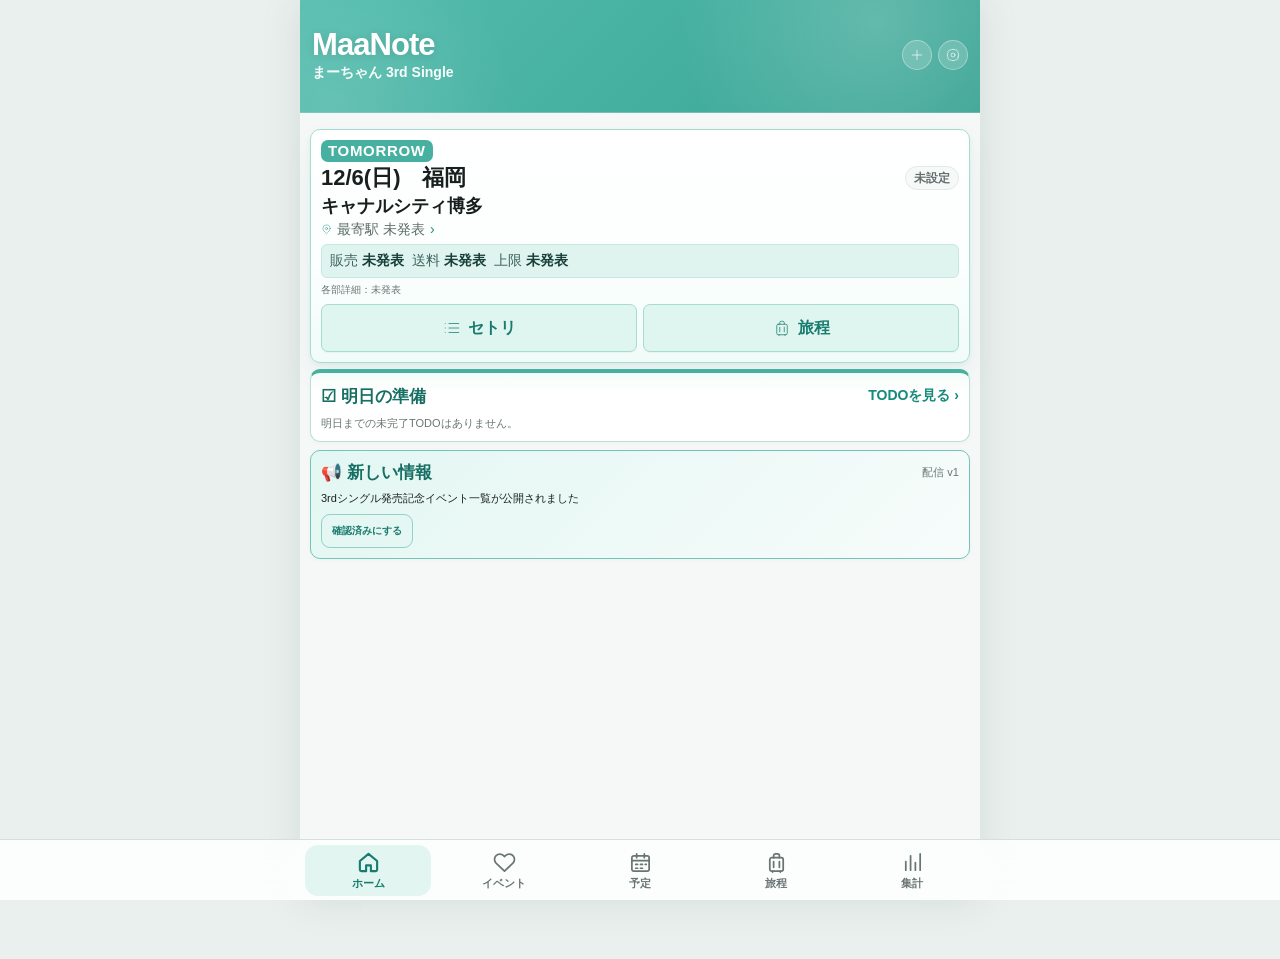
==== commit 4fe20f12: "Update maanote_v0_9_stage9_rc1_1_github_pages" ====
--- a/index.html
+++ b/index.html
@@ -7,17 +7,17 @@
   <meta name="apple-mobile-web-app-capable" content="yes">
   <meta name="apple-mobile-web-app-status-bar-style" content="default">
   <meta name="apple-mobile-web-app-title" content="MaaNote">
-  <title>MaaNote TEST · Stage 9 RC1</title>
+  <title>MaaNote TEST · Stage 9 RC1.1</title>
   <link rel="manifest" href="./manifest.webmanifest">
   <link rel="icon" href="./icon.svg" type="image/svg+xml">
   <link rel="apple-touch-icon" href="./apple-touch-icon.png">
-  <link rel="stylesheet" href="./styles.css?v=0.9-stage9-rc1">
+  <link rel="stylesheet" href="./styles.css?v=0.9-stage9-rc1.1">
 </head>
 <body>
   <div id="app" class="app-shell" aria-live="polite"></div>
   <div id="networkStatus" class="network-status" role="status" aria-live="polite" hidden></div>
   <div id="toast" class="toast" role="status" aria-live="polite"></div>
   <div id="sheetRoot"></div>
-  <script src="./app.js?v=0.9-stage9-rc1" defer></script>
+  <script src="./app.js?v=0.9-stage9-rc1.1" defer></script>
 </body>
 </html>
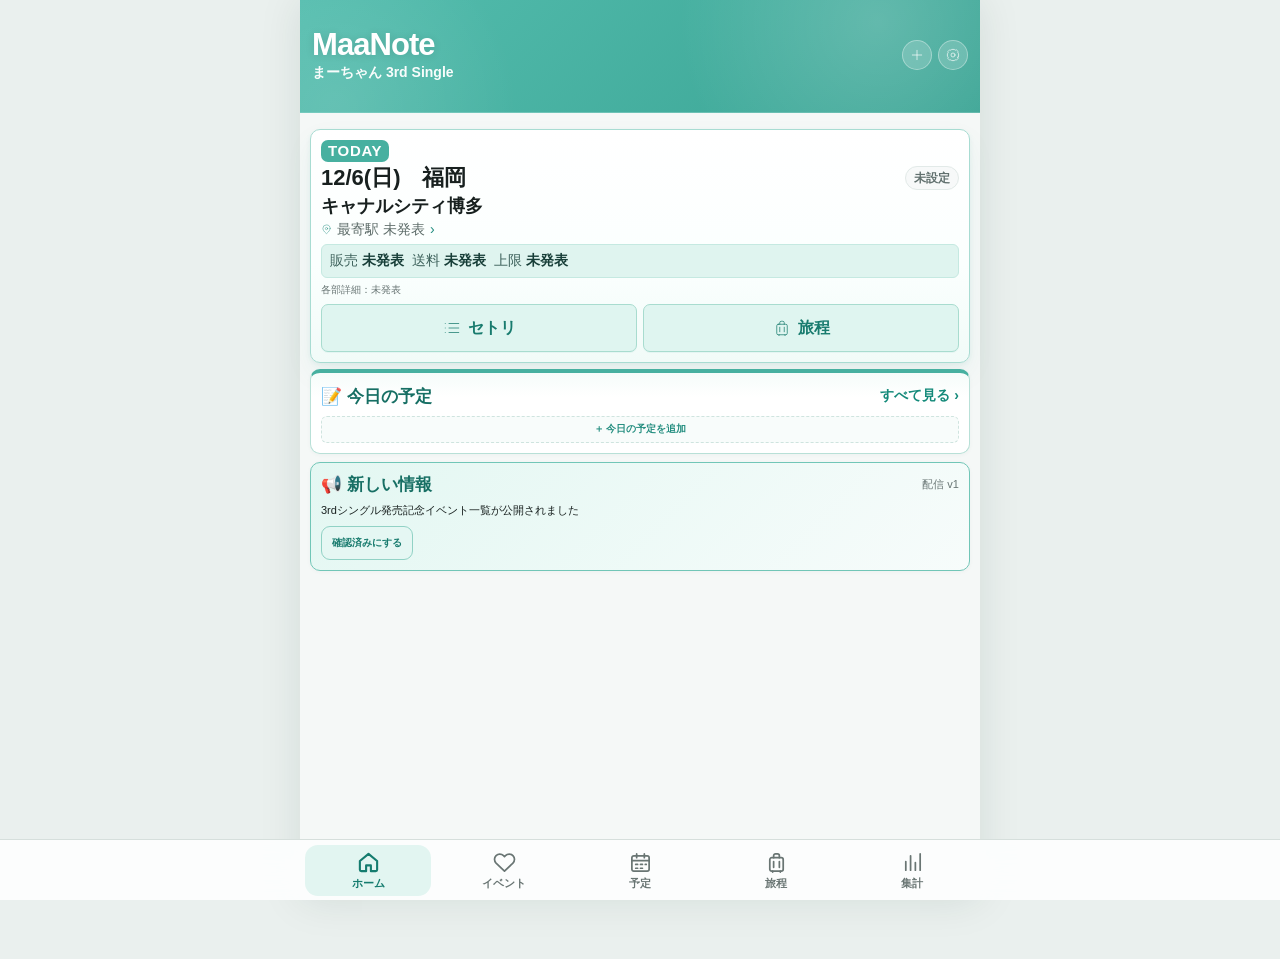
==== commit e9b359fc: "Update maanote_v0_9_stage9_rc1_2_github_pages" ====
--- a/index.html
+++ b/index.html
@@ -7,17 +7,17 @@
   <meta name="apple-mobile-web-app-capable" content="yes">
   <meta name="apple-mobile-web-app-status-bar-style" content="default">
   <meta name="apple-mobile-web-app-title" content="MaaNote">
-  <title>MaaNote TEST · Stage 9 RC1.1</title>
+  <title>MaaNote TEST · Stage 9 RC1.2</title>
   <link rel="manifest" href="./manifest.webmanifest">
   <link rel="icon" href="./icon.svg" type="image/svg+xml">
   <link rel="apple-touch-icon" href="./apple-touch-icon.png">
-  <link rel="stylesheet" href="./styles.css?v=0.9-stage9-rc1.1">
+  <link rel="stylesheet" href="./styles.css?v=0.9-stage9-rc1.2">
 </head>
 <body>
   <div id="app" class="app-shell" aria-live="polite"></div>
   <div id="networkStatus" class="network-status" role="status" aria-live="polite" hidden></div>
   <div id="toast" class="toast" role="status" aria-live="polite"></div>
   <div id="sheetRoot"></div>
-  <script src="./app.js?v=0.9-stage9-rc1.1" defer></script>
+  <script src="./app.js?v=0.9-stage9-rc1.2" defer></script>
 </body>
 </html>
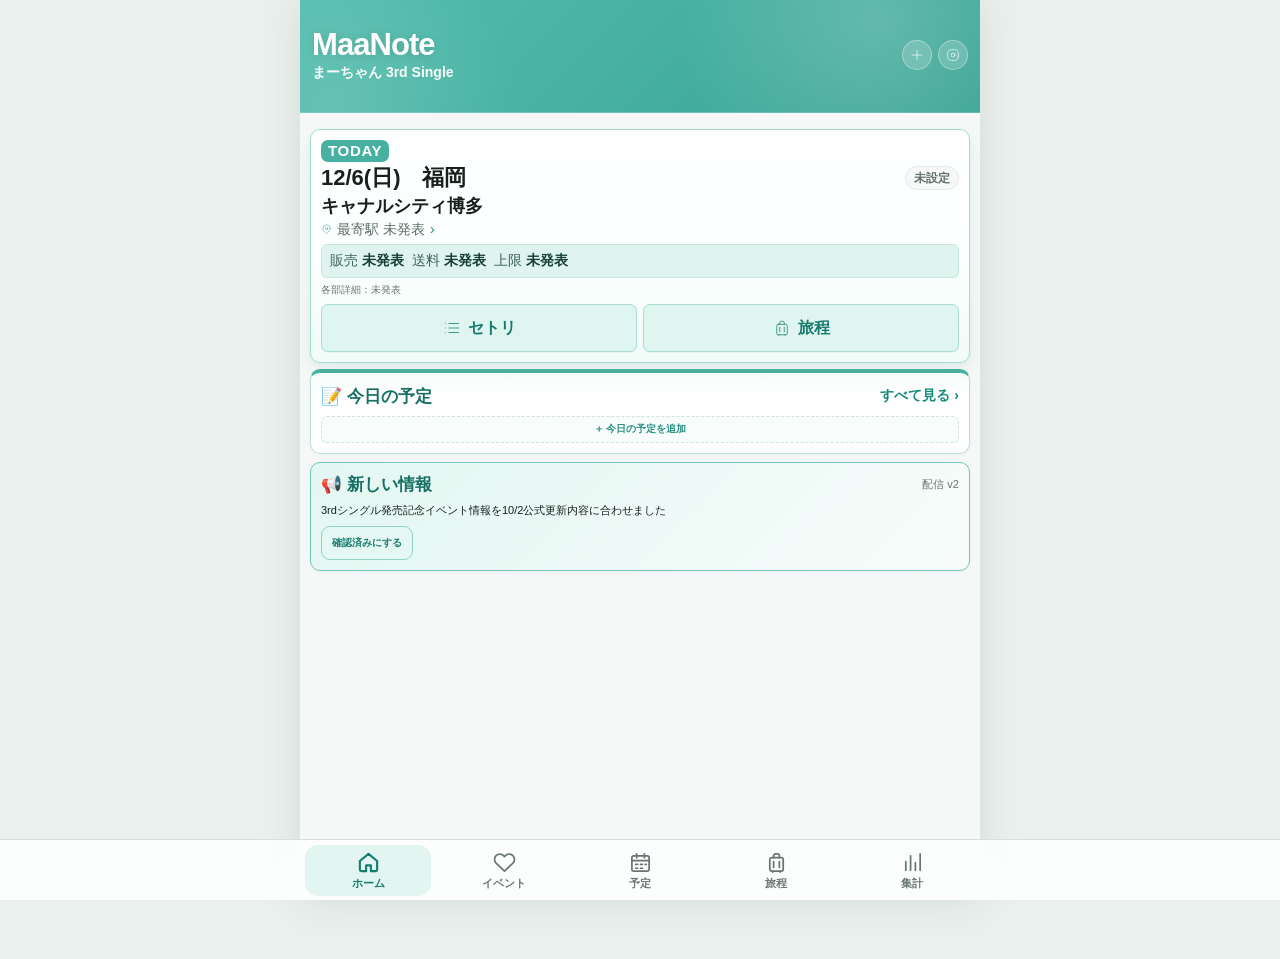
==== commit 7e178877: "Update maanote_v0_9_stage10_rc2_github_pages" ====
--- a/index.html
+++ b/index.html
@@ -7,17 +7,17 @@
   <meta name="apple-mobile-web-app-capable" content="yes">
   <meta name="apple-mobile-web-app-status-bar-style" content="default">
   <meta name="apple-mobile-web-app-title" content="MaaNote">
-  <title>MaaNote TEST · Stage 9 RC1.2</title>
+  <title>MaaNote · Stage 10 RC2</title>
   <link rel="manifest" href="./manifest.webmanifest">
   <link rel="icon" href="./icon.svg" type="image/svg+xml">
   <link rel="apple-touch-icon" href="./apple-touch-icon.png">
-  <link rel="stylesheet" href="./styles.css?v=0.9-stage9-rc1.2">
+  <link rel="stylesheet" href="./styles.css?v=0.9-stage10-rc2">
 </head>
 <body>
   <div id="app" class="app-shell" aria-live="polite"></div>
   <div id="networkStatus" class="network-status" role="status" aria-live="polite" hidden></div>
   <div id="toast" class="toast" role="status" aria-live="polite"></div>
   <div id="sheetRoot"></div>
-  <script src="./app.js?v=0.9-stage9-rc1.2" defer></script>
+  <script src="./app.js?v=0.9-stage10-rc2" defer></script>
 </body>
 </html>
